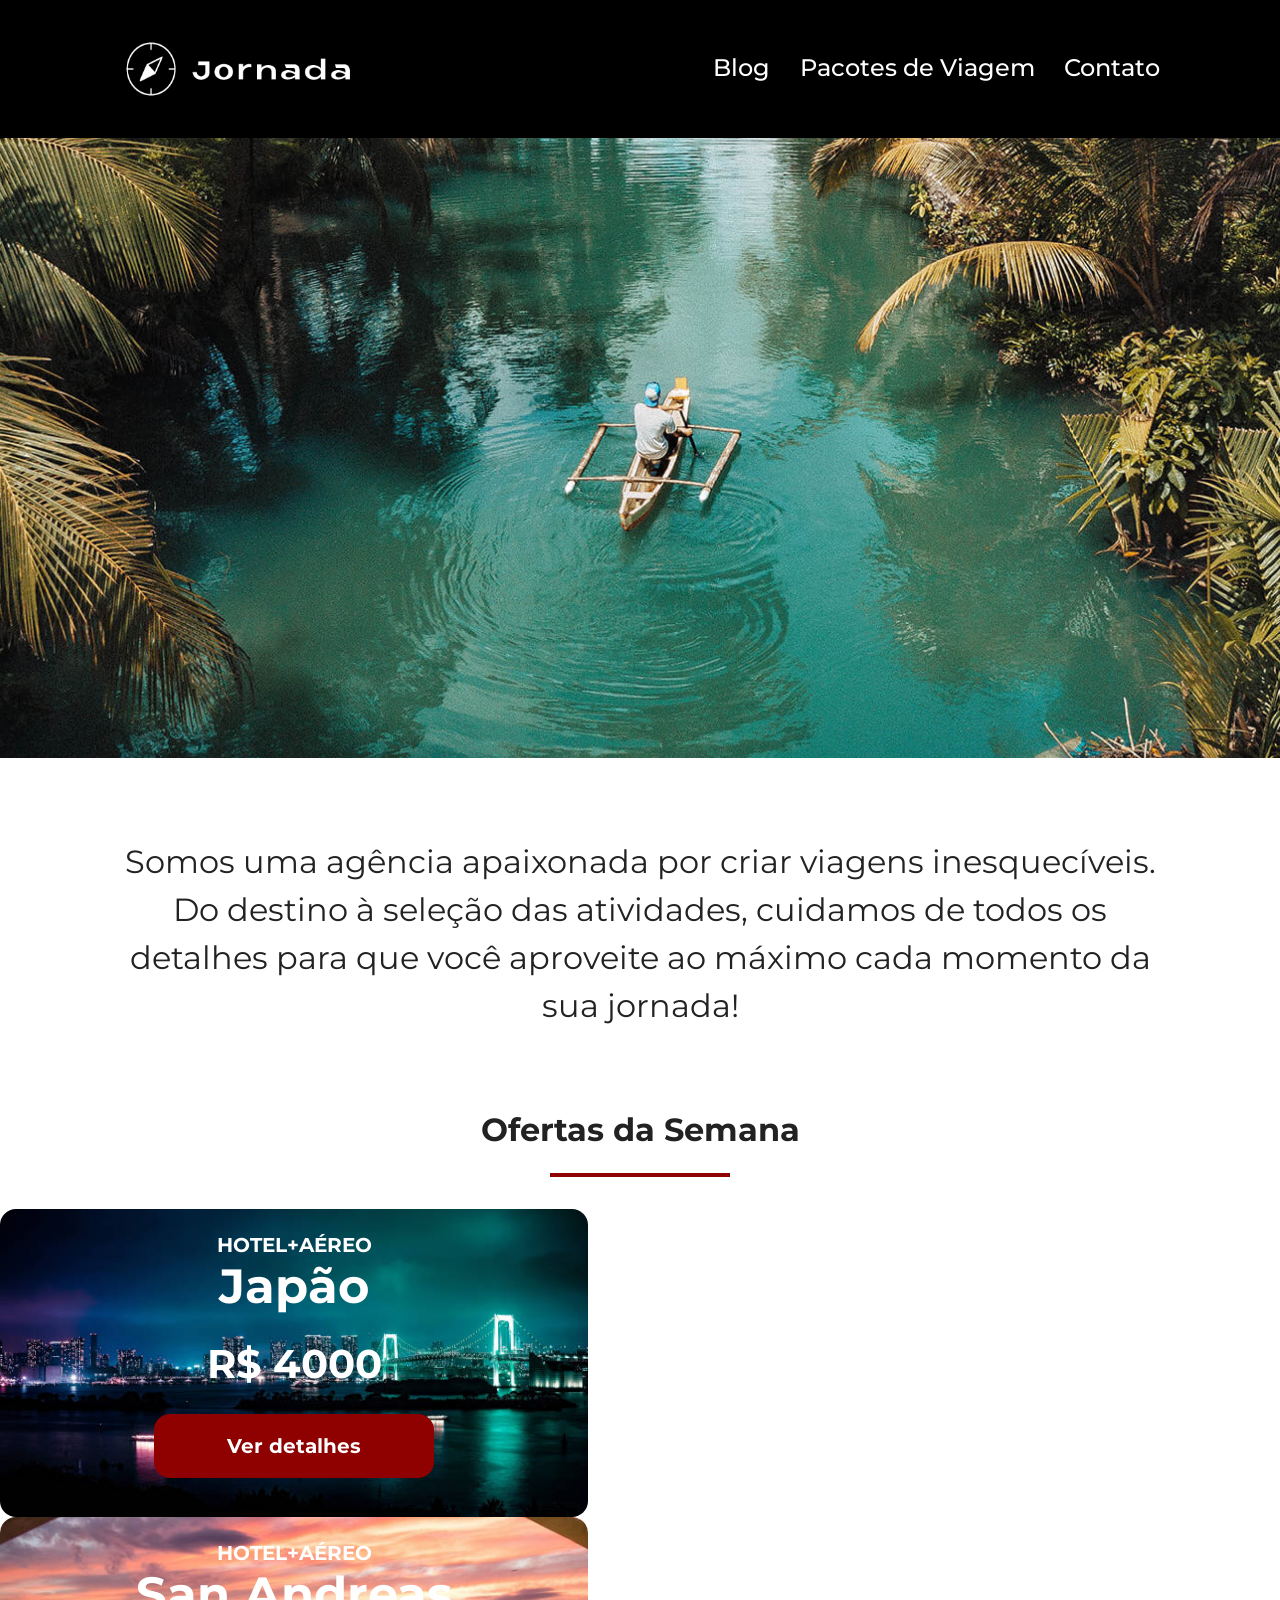
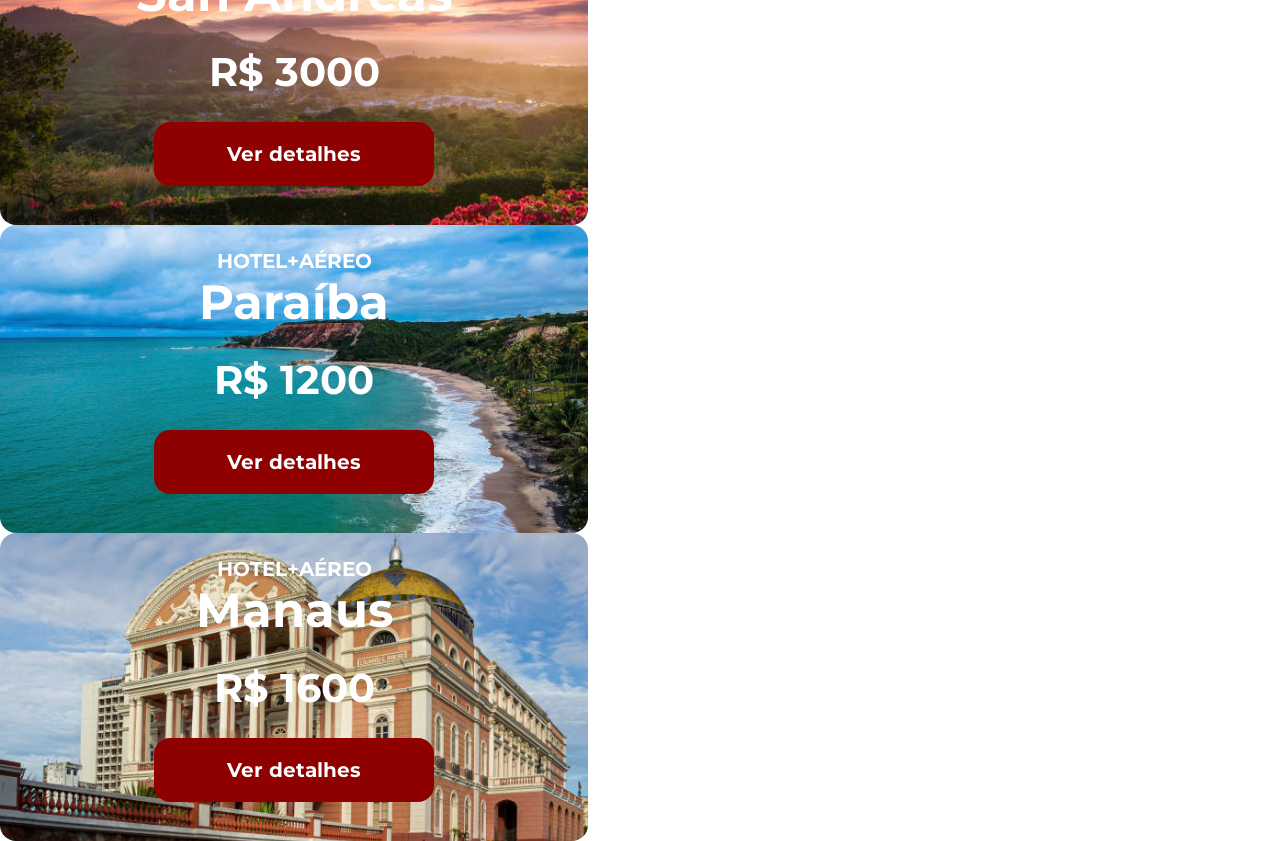
==== index.html @ f4262077 "Adiciona o background aos cards" ====
<!doctype html>
<html lang="pt-BR">
  <head>
    <meta charset="UTF-8" />
    <meta name="viewport" content="width=device-width, initial-scale=1.0" />
    <title>Jornada Viagens</title>
    <link rel="stylesheet" href="css/style.css" />
  </head>
  <body>
    <header>
      <a href="index.html" title="voltar à página inicial" class="logo">
        <img
          class="logo-mobile"
          src="img/bussola-jornada-branca.png"
          alt="Logo da Jornada Viagens"
        />
        <img
          class="logo-desktop"
          src="img/bussola-texto-jornada-branca.png"
          alt="Logo da Jornada Viagens"
        />
      </a>
      <div class="menu-navigation">
        <label for="menu-toggle" class="menu-label"
          ><img src="img/menu.png" alt="Menu" class="menu-hamburguer" />
        </label>
        <input type="checkbox" id="menu-toggle" class="menu-toggle" hidden />
        <nav class="menu">
          <ul class="menu-list">
            <li>
              <a href="blog.html" target="_blank" title="Acessar o blog"
                >Blog</a
              >
            </li>
            <li>
              <a
                href="pacotes.html"
                target="_blank"
                title="Acessar pacotes de viagem"
                >Pacotes de Viagem</a
              >
            </li>
            <li>
              <a href="contato.html" target="_blank" title="Entrar em contato"
                >Contato</a
              >
            </li>
          </ul>
        </nav>
      </div>
    </header>
    <section class="hero">
      <div class="hero-image"></div>
      <h2 class="hero-title">
        Somos uma agência apaixonada por criar viagens inesquecíveis. Do destino
        à seleção das atividades, cuidamos de todos os detalhes para que você
        aproveite ao máximo cada momento da sua jornada!
      </h2>
    </section>
    <section class="offers">
      <div class="section-title">
        <h2>Ofertas da Semana</h2>
        <hr class="divider" />
      </div>
      <div class="offers-cards">
        <article class="card japao">
          <header>
            <p>HOTEL+AÉREO</p>
            <h3>
              Japão <br />
              <span>R$ 4000</span>
            </h3>
          </header>
          <footer>
            <a href="#" class="button">Ver detalhes</a>
          </footer>
        </article>
        <article class="card san-andreas">
          <header>
            <p>HOTEL+AÉREO</p>
            <h3>
              San Andreas <br />
              <span>R$ 3000</span>
            </h3>
          </header>
          <footer>
            <a href="#" class="button">Ver detalhes</a>
          </footer>
        </article>
        <article class="card paraiba">
          <header>
            <p>HOTEL+AÉREO</p>
            <h3>
              Paraíba <br />
              <span>R$ 1200</span>
            </h3>
          </header>
          <footer>
            <a href="#" class="button">Ver detalhes</a>
          </footer>
        </article>
        <article class="card manaus">
          <header>
            <p>HOTEL+AÉREO</p>
            <h3>
              Manaus <br />
              <span>R$ 1600</span>
            </h3>
          </header>
          <footer>
            <a href="#" class="button">Ver detalhes</a>
          </footer>
        </article>
      </div>
    </section>
  </body>
</html>
---- css/style.css ----
@import url(global.css);
@import url(header.css);
@import url(hero.css);
@import url(offers.css);
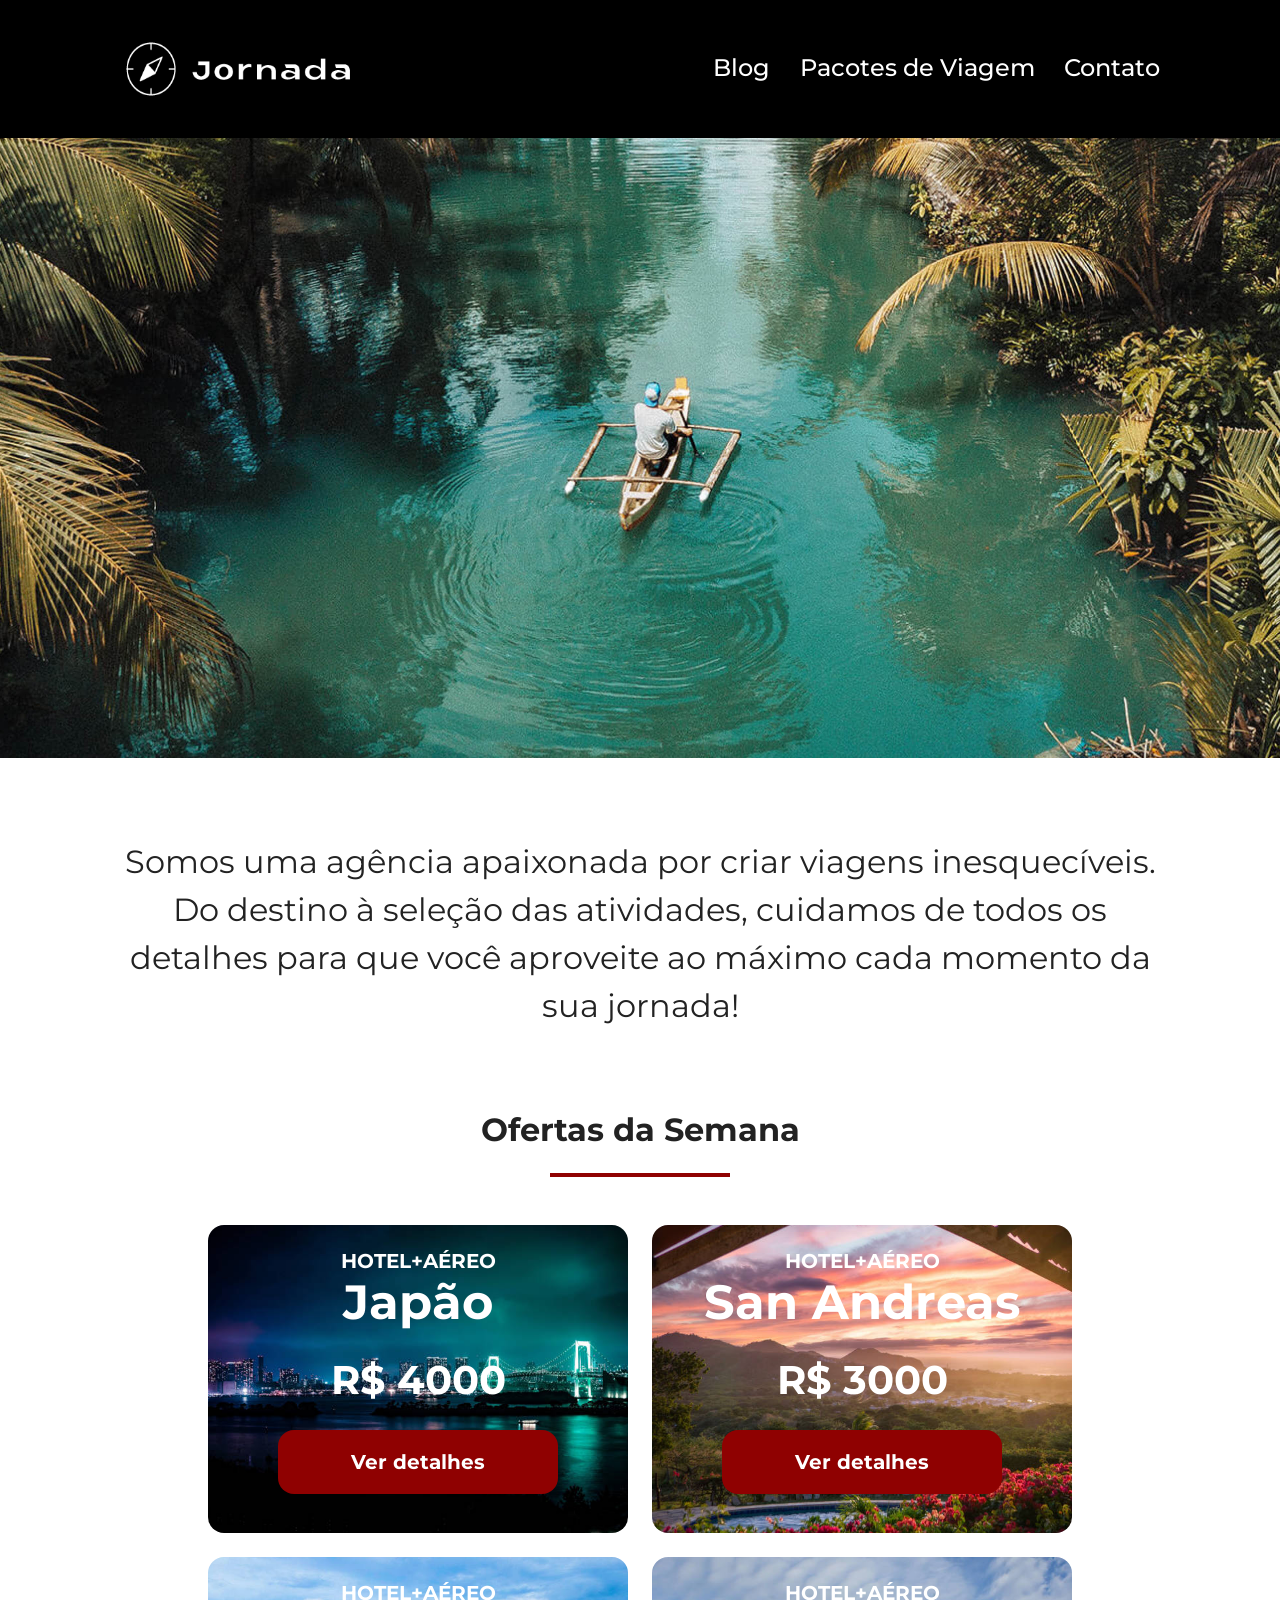
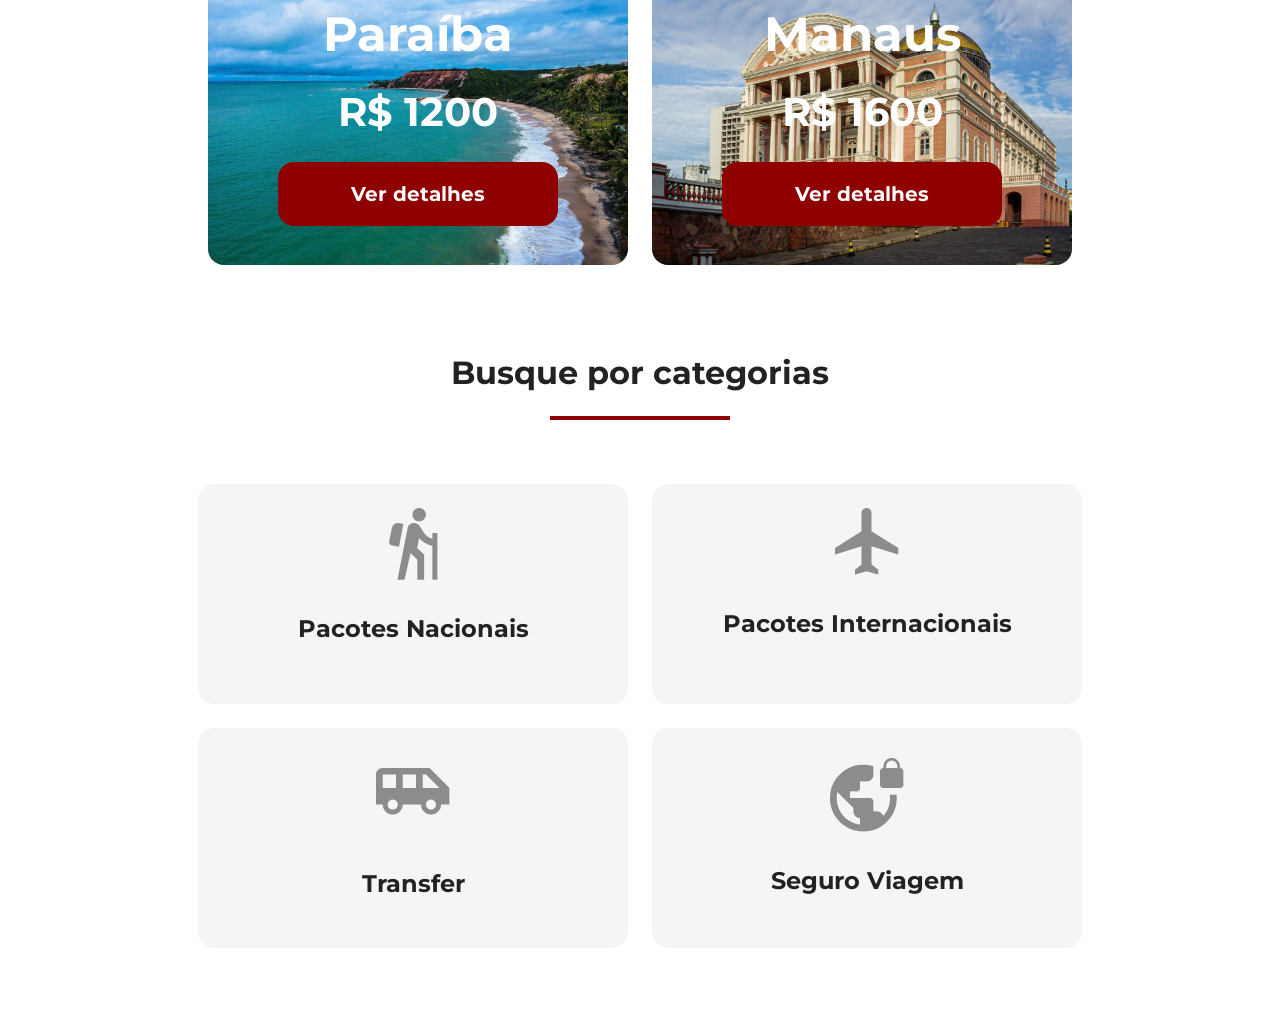
==== commit 69d7b380: "Adiciona icones busca por categoria" ====
--- a/index.html
+++ b/index.html
@@ -113,5 +113,29 @@
         </article>
       </div>
     </section>
+    <section class="categories">
+      <div class="section-title">
+        <h2>Busque por categorias</h2>
+        <hr class="divider" />
+      </div>
+      <div class="categories-cards">
+        <a href="#" target="_blank" class="card pacotes-nacionais">
+          <img src="img/icon-pacotes-nacionais.png" alt="icone de pacotes nacionais" />
+          <h3>Pacotes Nacionais</h3>
+        </a>
+        <a href="#" target="_blank" class="card pacotes-internacionais">
+          <img src="img/icon-pacotes-internacionais.png" alt="icone de pacotes internacionais" />
+          <h3>Pacotes Internacionais</h3>
+        </a>
+        <a href="#" target="_blank" class="card transfer single-line">
+          <img src="img/icon-transfer.png" alt="icone de transfer" />
+          <h3>Transfer</h3>
+        </a>
+        <a href="#" target="_blank" class="card seguro-viagem single-line">
+          <img src="img/icon-seguro-viagem.png" alt="icone de seguro de viagem" />
+          <h3>Seguro Viagem</h3>
+        </a>
+      </div>
+    </section>
   </body>
 </html>
--- a/css/style.css
+++ b/css/style.css
@@ -1,4 +1,5 @@
 @import url(global.css);
 @import url(header.css);
 @import url(hero.css);
-@import url(offers.css);+@import url(offers.css);
+@import url(categories.css);
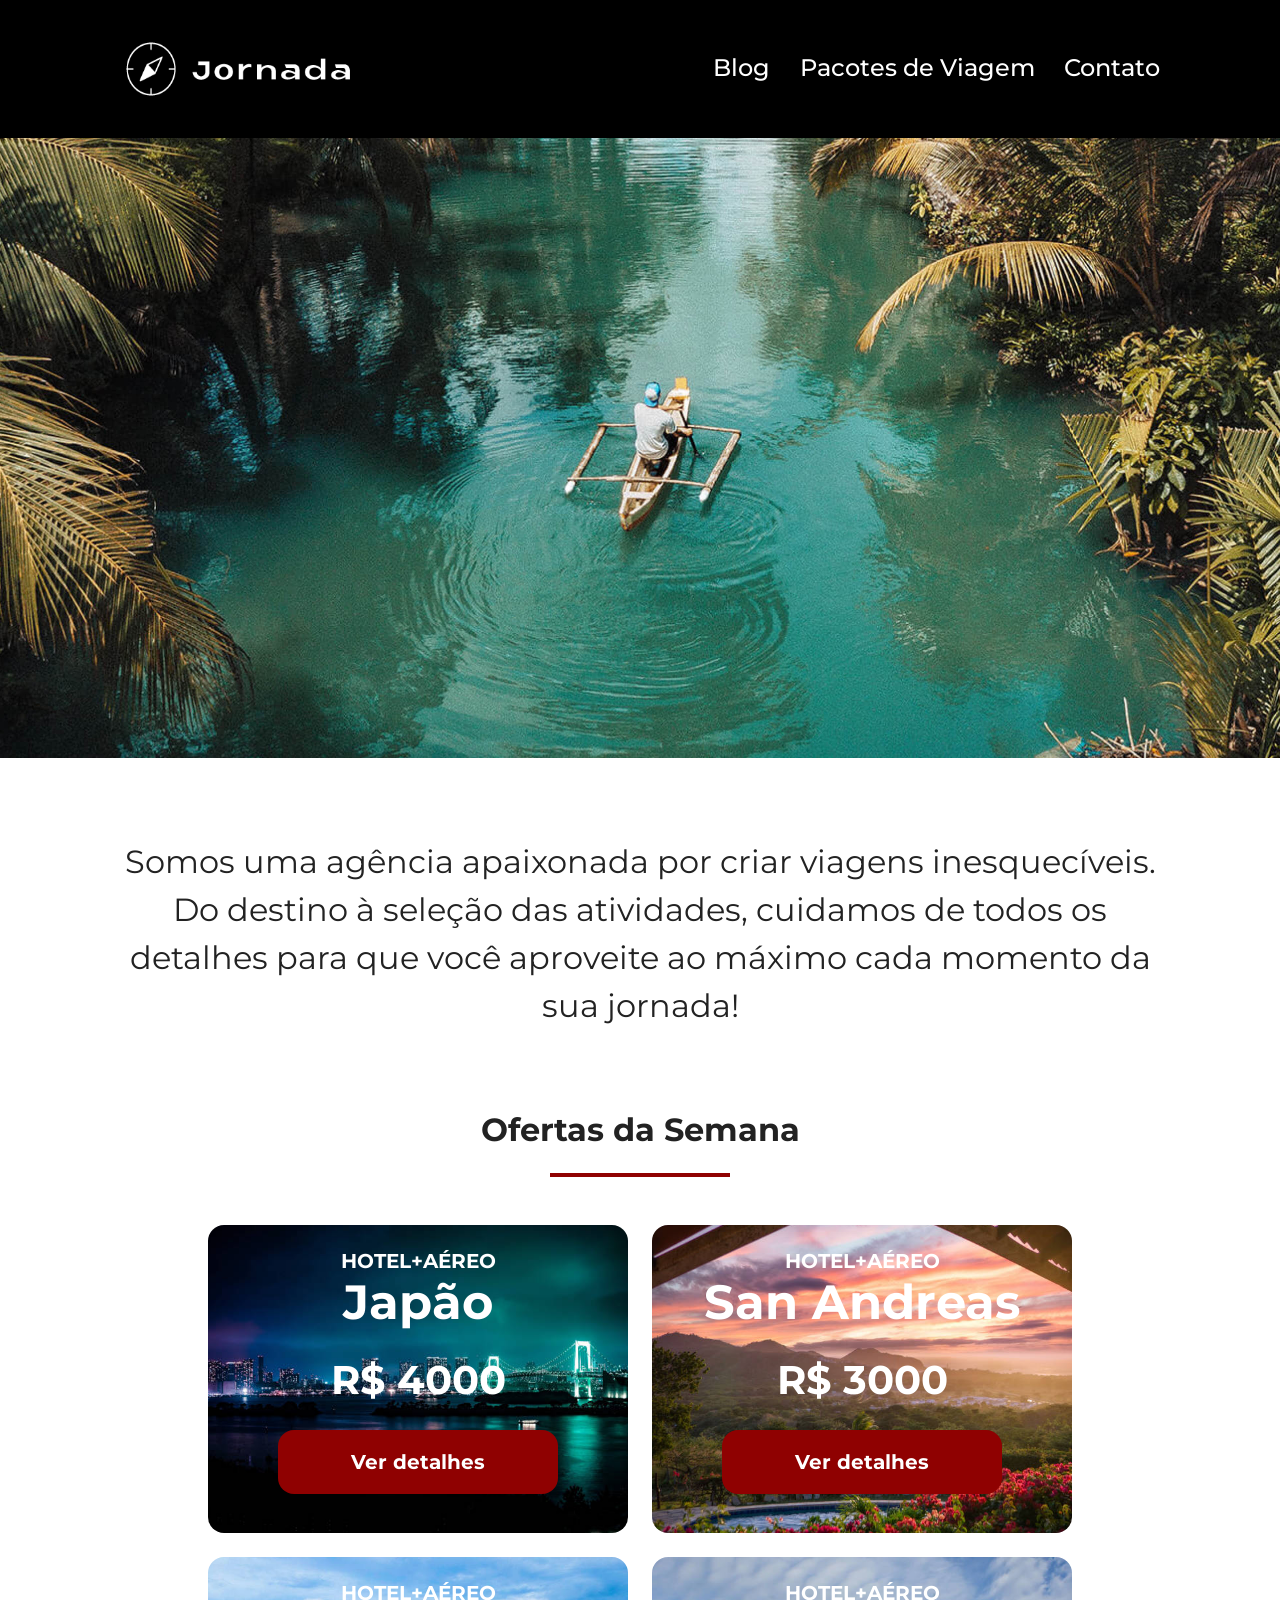
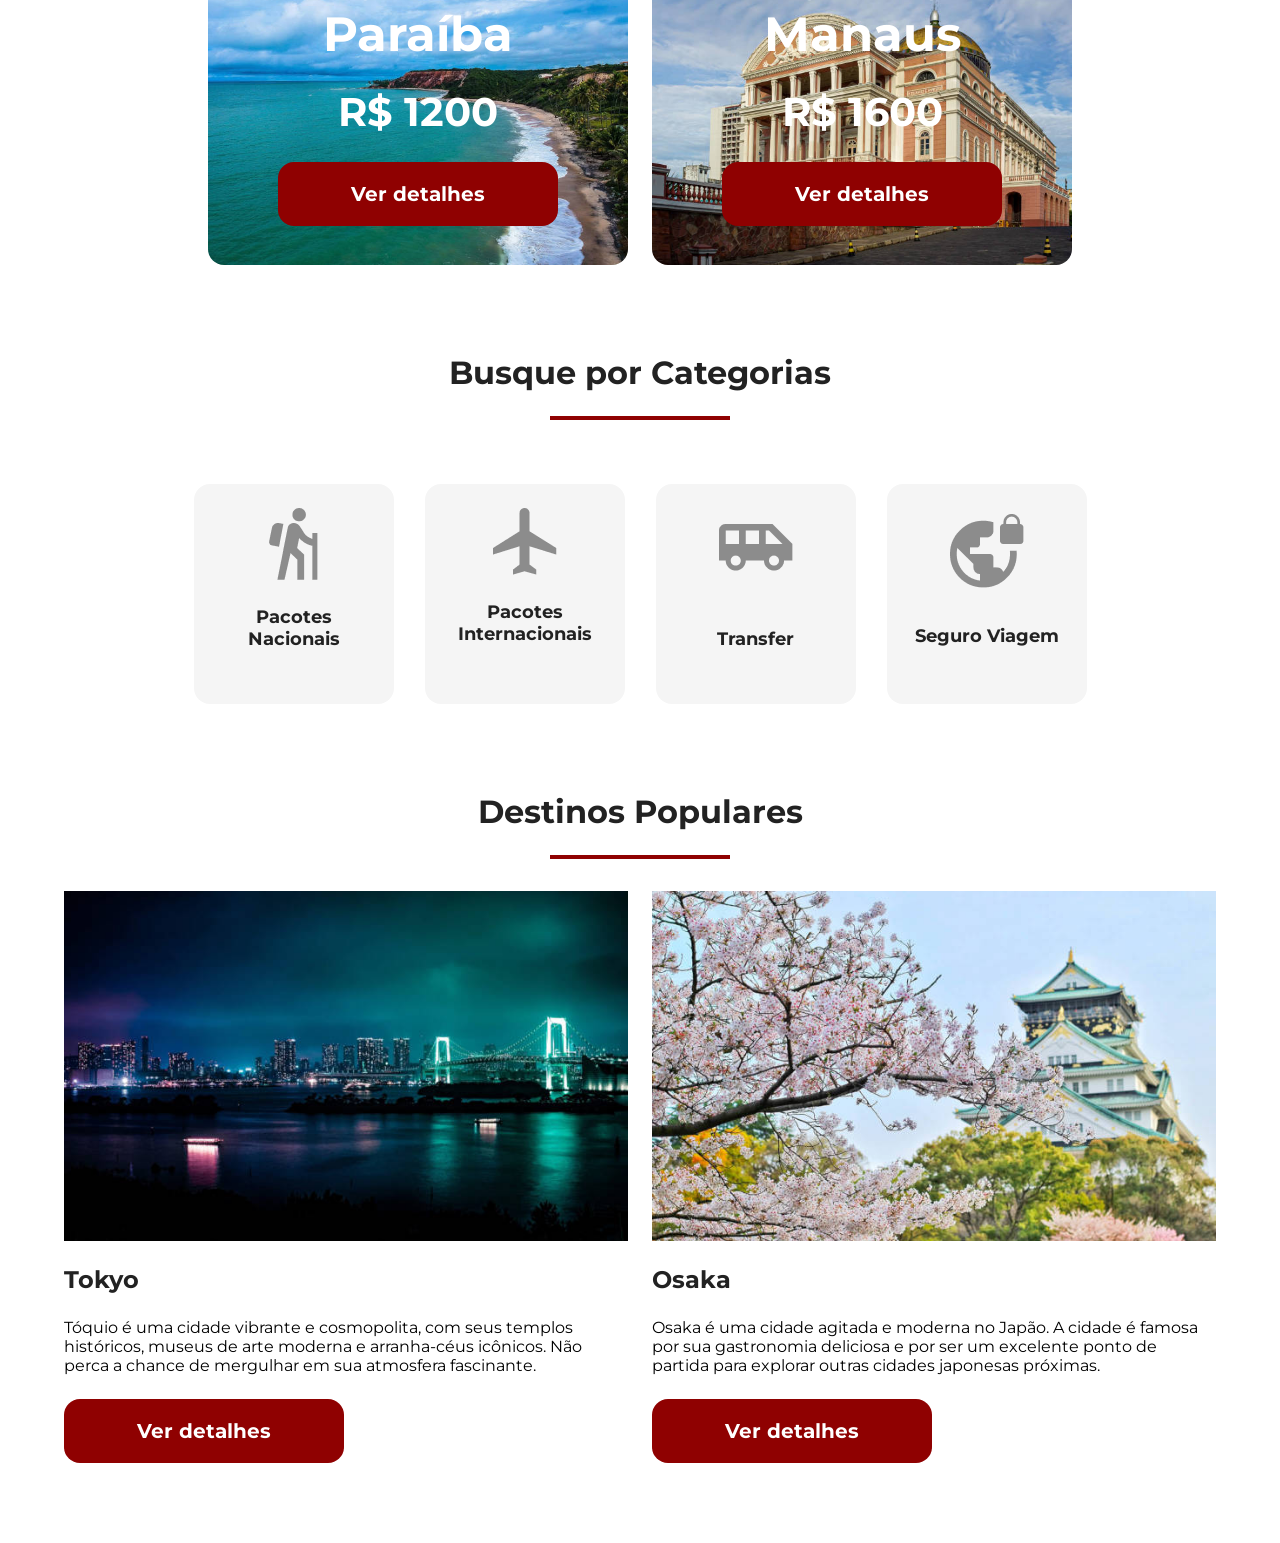
==== commit 6f322f7b: "Finaliza sessao de destinos populares" ====
--- a/index.html
+++ b/index.html
@@ -7,7 +7,7 @@
     <link rel="stylesheet" href="css/style.css" />
   </head>
   <body>
-    <header>
+    <header class="main-header">
       <a href="index.html" title="voltar à página inicial" class="logo">
         <img
           class="logo-mobile"
@@ -115,16 +115,22 @@
     </section>
     <section class="categories">
       <div class="section-title">
-        <h2>Busque por categorias</h2>
+        <h2>Busque por Categorias</h2>
         <hr class="divider" />
       </div>
       <div class="categories-cards">
         <a href="#" target="_blank" class="card pacotes-nacionais">
-          <img src="img/icon-pacotes-nacionais.png" alt="icone de pacotes nacionais" />
+          <img
+            src="img/icon-pacotes-nacionais.png"
+            alt="icone de pacotes nacionais"
+          />
           <h3>Pacotes Nacionais</h3>
         </a>
         <a href="#" target="_blank" class="card pacotes-internacionais">
-          <img src="img/icon-pacotes-internacionais.png" alt="icone de pacotes internacionais" />
+          <img
+            src="img/icon-pacotes-internacionais.png"
+            alt="icone de pacotes internacionais"
+          />
           <h3>Pacotes Internacionais</h3>
         </a>
         <a href="#" target="_blank" class="card transfer single-line">
@@ -132,10 +138,61 @@
           <h3>Transfer</h3>
         </a>
         <a href="#" target="_blank" class="card seguro-viagem single-line">
-          <img src="img/icon-seguro-viagem.png" alt="icone de seguro de viagem" />
+          <img
+            src="img/icon-seguro-viagem.png"
+            alt="icone de seguro de viagem"
+          />
           <h3>Seguro Viagem</h3>
         </a>
       </div>
     </section>
+    <section class="destinations">
+      <div class="section-title">
+        <h2>Destinos Populares</h2>
+        <hr class="divider" />
+      </div>
+      <div class="destinations-items">
+        <article class="item tokyo">
+          <div class="item-image tokyo"></div>
+          <header>
+            <h4>Tokyo</h4>
+          </header>
+          <p>
+            Tóquio é uma cidade vibrante e cosmopolita, com seus templos
+            históricos, museus de arte moderna e arranha-céus icônicos. Não
+            perca a chance de mergulhar em sua atmosfera fascinante.
+          </p>
+          <footer>
+            <a
+              href="#"
+              class="button"
+              target="_blank"
+              title="Veja mais detalhes do destino Tokyo"
+              >Ver detalhes</a
+            >
+          </footer>
+        </article>
+        <article class="item osaka">
+          <div class="item-image osaka"></div>
+          <header>
+            <h4>Osaka</h4>
+          </header>
+          <p>
+            Osaka é uma cidade agitada e moderna no Japão. A cidade é famosa por
+            sua gastronomia deliciosa e por ser um excelente ponto de partida
+            para explorar outras cidades japonesas próximas.
+          </p>
+          <footer>
+            <a
+              href="#"
+              class="button"
+              target="_blank"
+              title="Veja mais detalhes do destino Osaka"
+              >Ver detalhes</a
+            >
+          </footer>
+        </article>
+      </div>
+    </section>
   </body>
 </html>
--- a/css/style.css
+++ b/css/style.css
@@ -2,4 +2,5 @@
 @import url(header.css);
 @import url(hero.css);
 @import url(offers.css);
-@import url(categories.css);+@import url(categories.css);
+@import url(destinations.css);
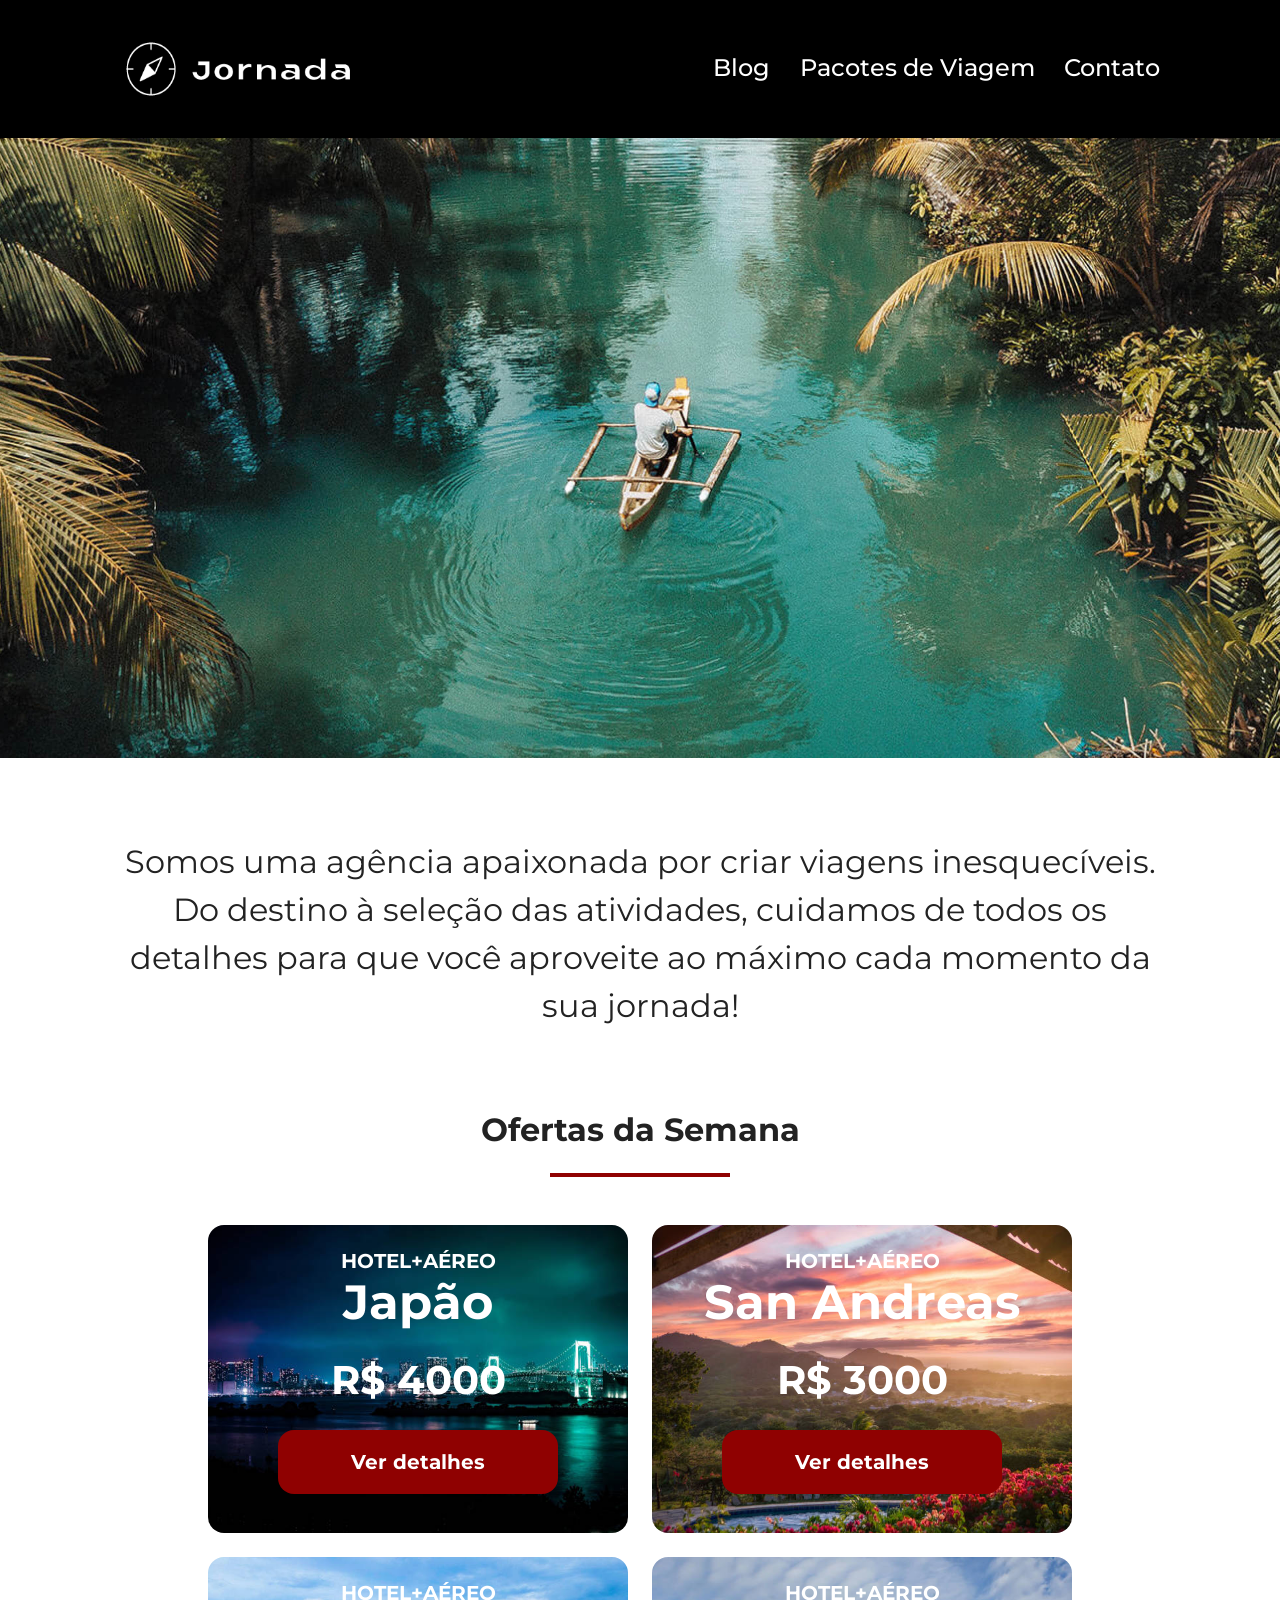
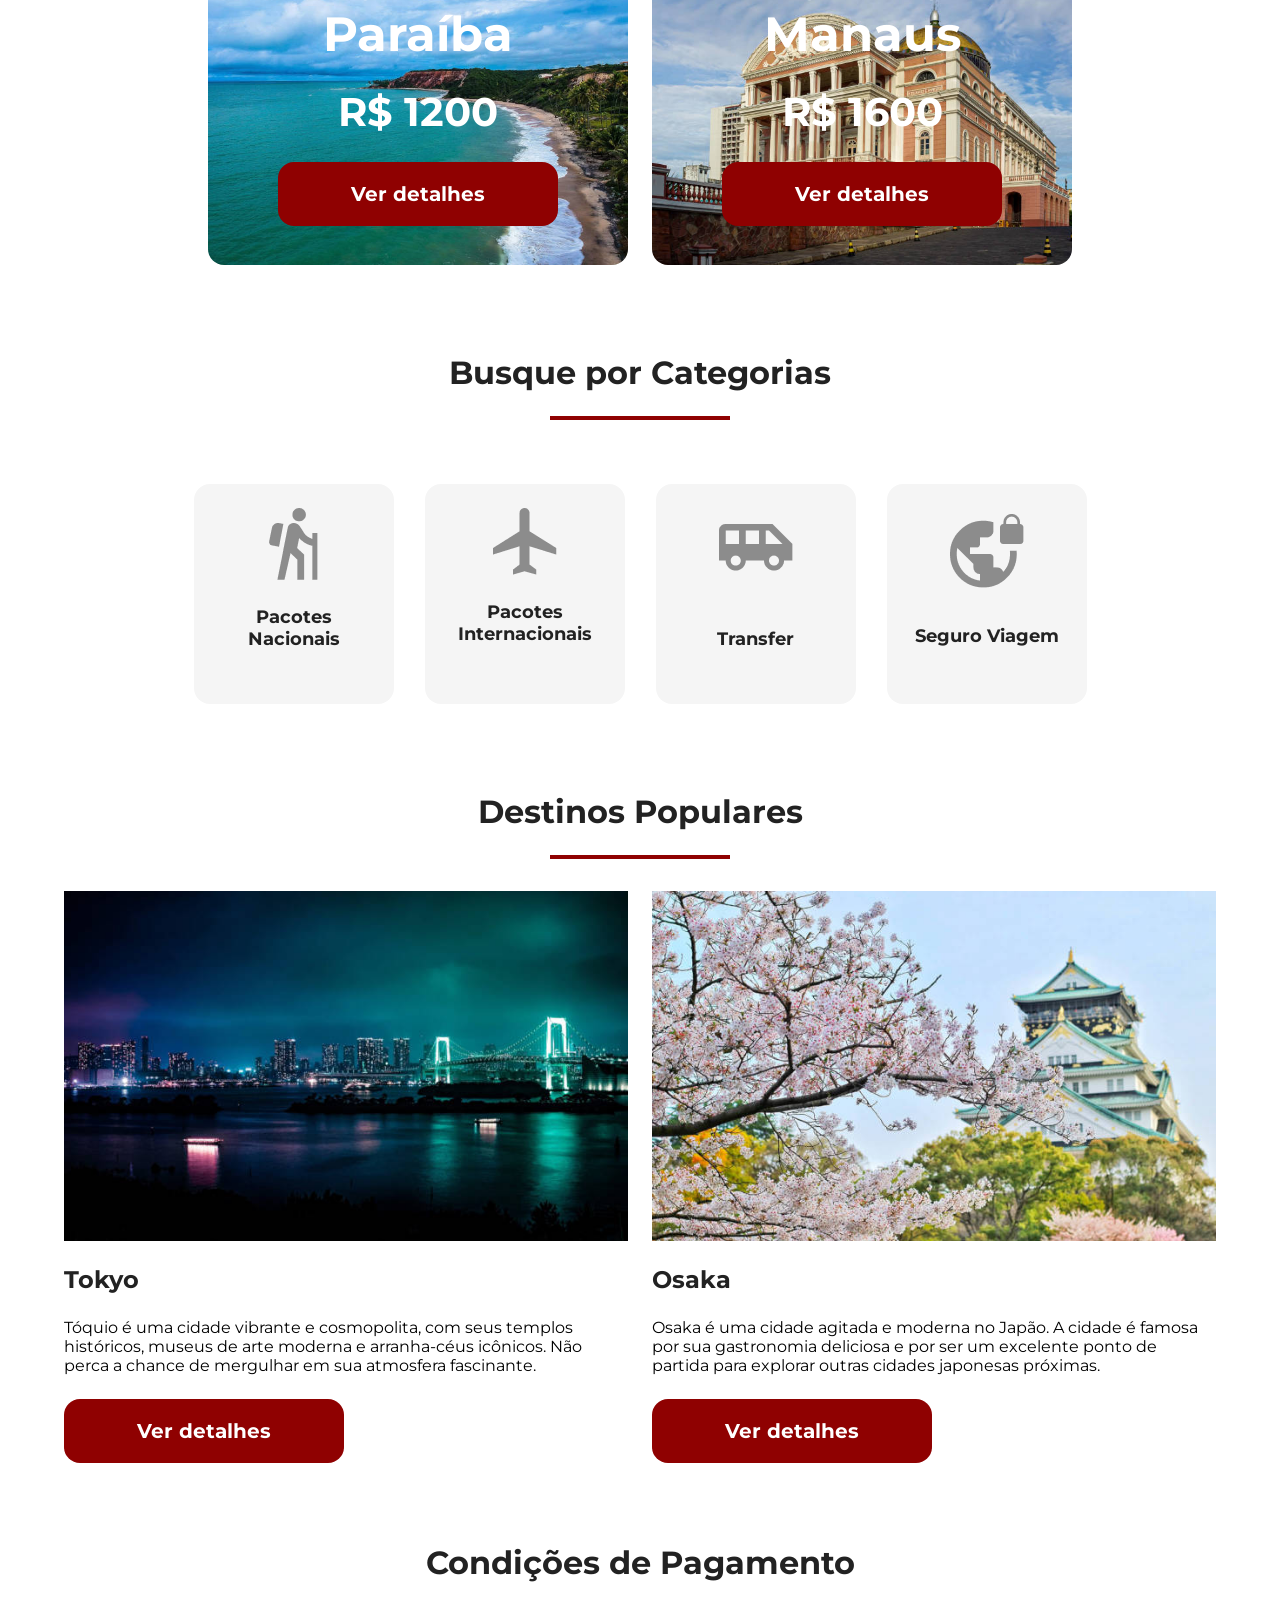
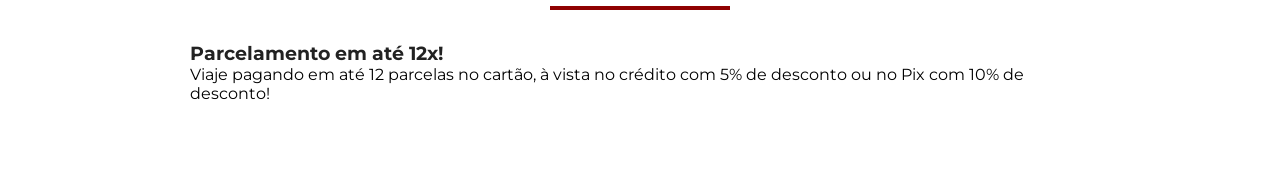
==== commit 1c35d39d: "Adiciona estrutura da sessao de pagamentos" ====
--- a/index.html
+++ b/index.html
@@ -194,5 +194,20 @@
         </article>
       </div>
     </section>
+    <section class="payments">
+      <div class="section-title">
+        <h2>Condições de Pagamento</h2>
+        <hr class="divider" />
+      </div>
+      <div class="text-content">
+        <h3>Parcelamento em até 12x!</h3>
+        <p>Viaje pagando em até 12 parcelas no cartão, à vista no crédito com 5% de desconto ou no Pix com 10% de desconto! </p>
+      </div>
+      <div class="image-content">
+        <div class="image bag"></div>
+        <div class="image passport"></div>
+        <div class="image people"></div>
+      </div>
+    </section>
   </body>
 </html>
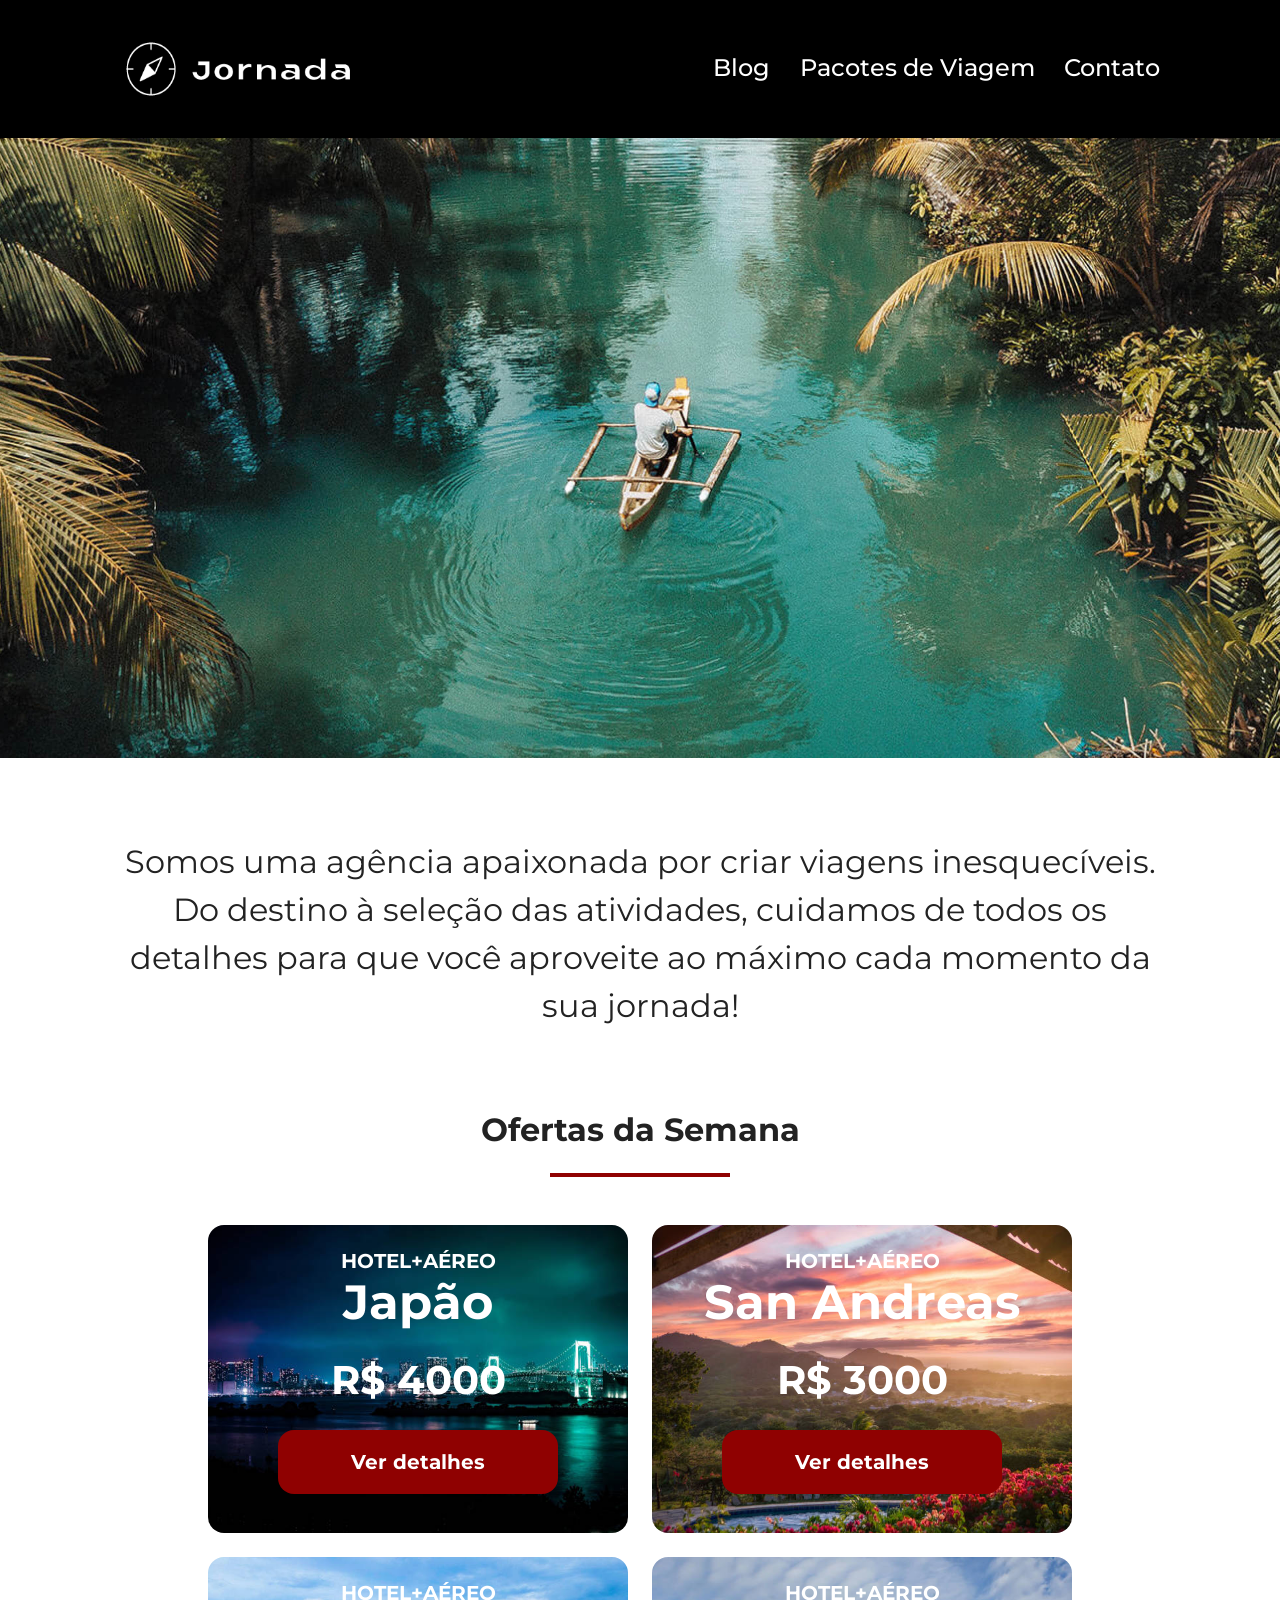
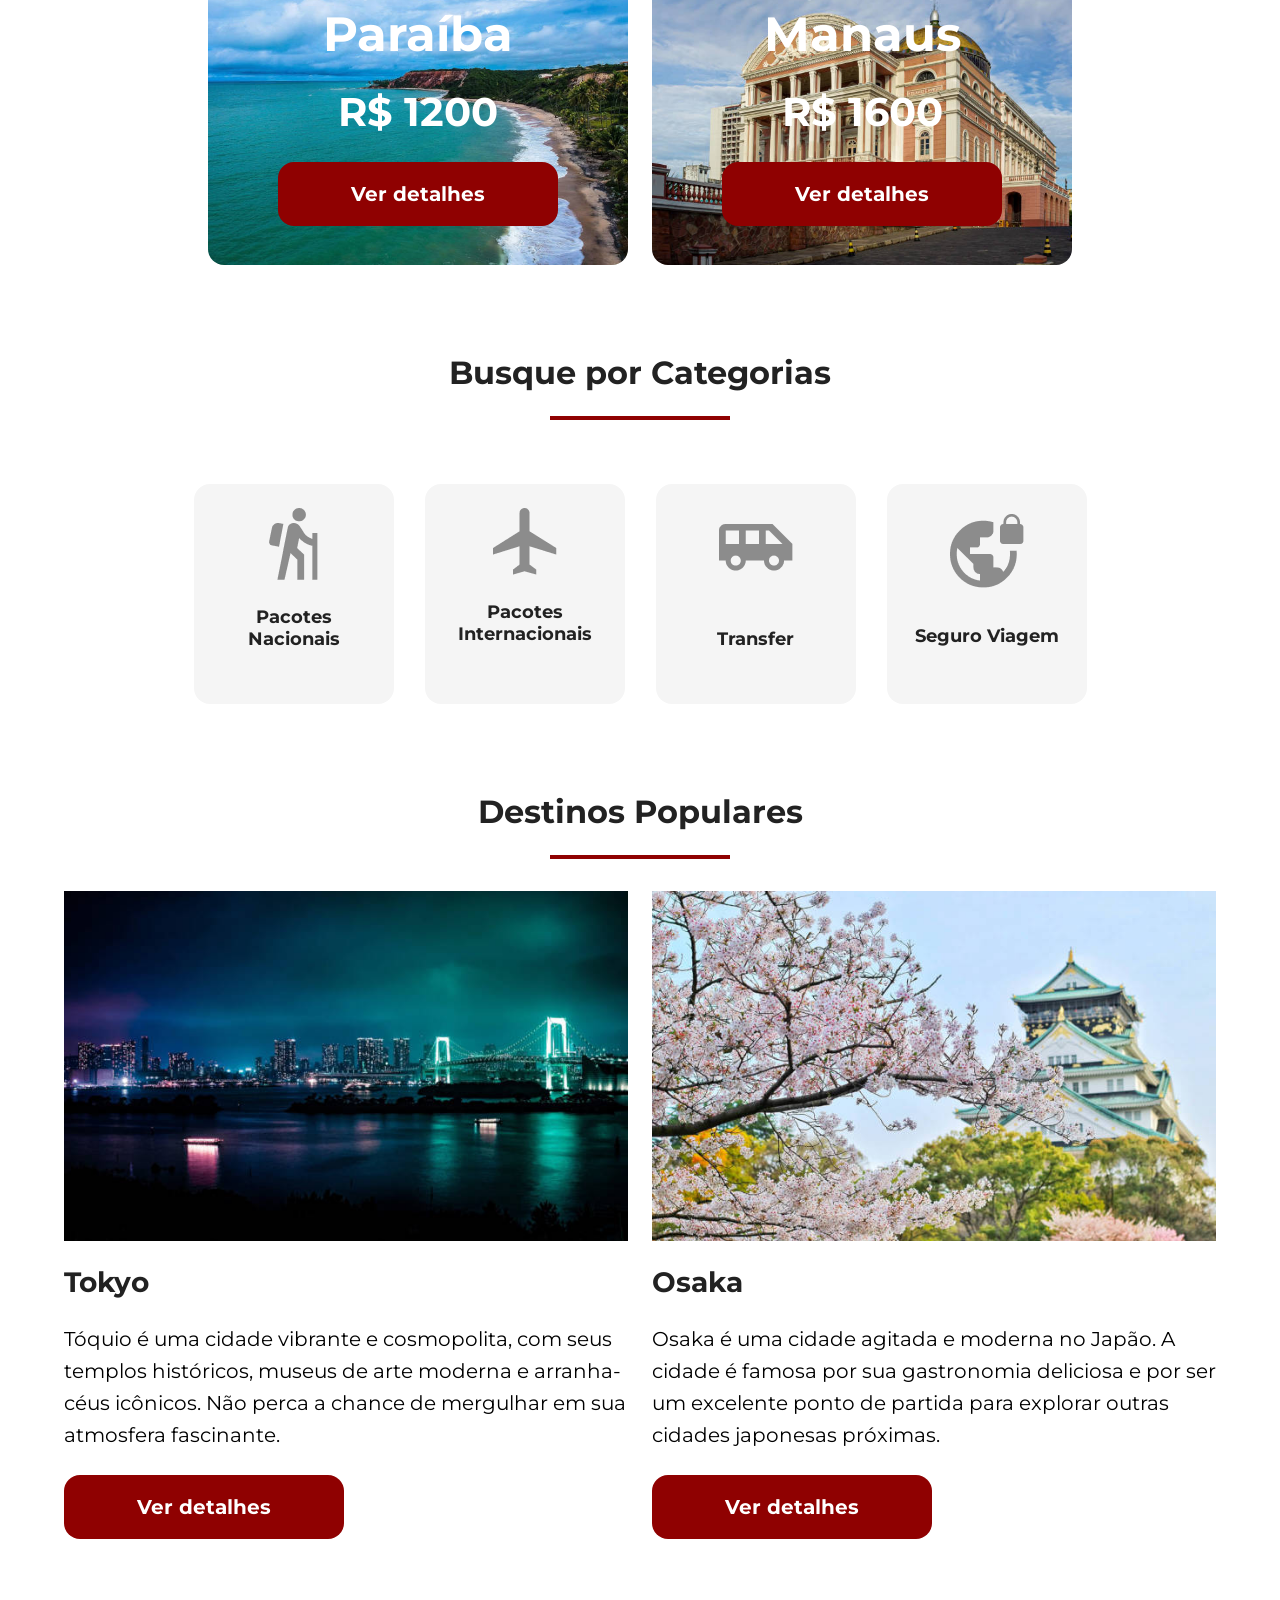
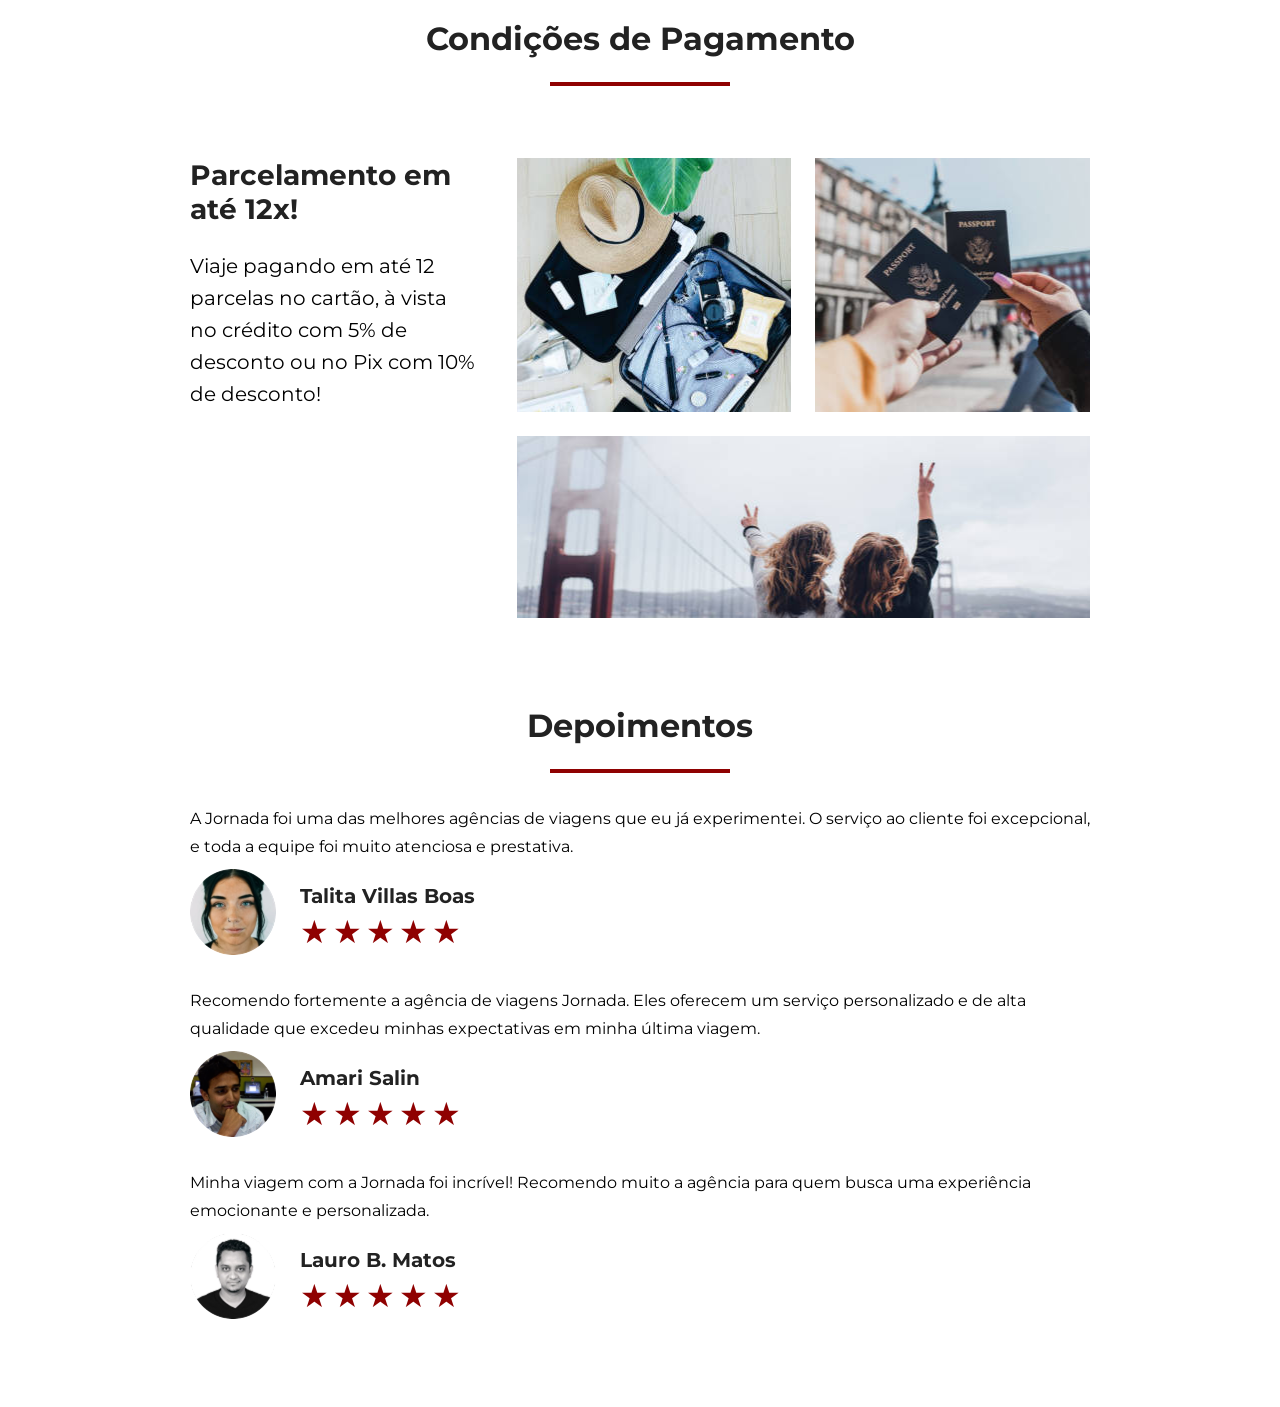
==== commit d4a31b3c: "Finaliza estilos do mobile" ====
--- a/index.html
+++ b/index.html
@@ -155,9 +155,9 @@
         <article class="item tokyo">
           <div class="item-image tokyo"></div>
           <header>
-            <h4>Tokyo</h4>
-          </header>
-          <p>
+            <h4 class="content-title">Tokyo</h4>
+          </header>
+          <p class="content-text">
             Tóquio é uma cidade vibrante e cosmopolita, com seus templos
             históricos, museus de arte moderna e arranha-céus icônicos. Não
             perca a chance de mergulhar em sua atmosfera fascinante.
@@ -175,9 +175,9 @@
         <article class="item osaka">
           <div class="item-image osaka"></div>
           <header>
-            <h4>Osaka</h4>
-          </header>
-          <p>
+            <h4 class="content-title">Osaka</h4>
+          </header>
+          <p class="content-text">
             Osaka é uma cidade agitada e moderna no Japão. A cidade é famosa por
             sua gastronomia deliciosa e por ser um excelente ponto de partida
             para explorar outras cidades japonesas próximas.
@@ -200,13 +200,73 @@
         <hr class="divider" />
       </div>
       <div class="text-content">
-        <h3>Parcelamento em até 12x!</h3>
-        <p>Viaje pagando em até 12 parcelas no cartão, à vista no crédito com 5% de desconto ou no Pix com 10% de desconto! </p>
+        <h3 class="content-title">Parcelamento em até 12x!</h3>
+        <p class="content-text">Viaje pagando em até 12 parcelas no cartão, à vista no crédito com 5% de desconto ou no Pix com 10% de desconto! </p>
       </div>
       <div class="image-content">
-        <div class="image bag"></div>
-        <div class="image passport"></div>
-        <div class="image people"></div>
+        <div class="image-pay bag"></div>
+        <div class="image-pay passport"></div>
+        <div class="image-pay people"></div>
+      </div>
+    </section>
+    <section class="testimonials">
+       <div class="section-title">
+        <h2>Depoimentos</h2>
+        <hr class="divider" />
+      </div>
+      <div class="testimonials-container">
+        <article>
+          <header>
+            <p>A Jornada foi uma das melhores agências de viagens que eu já experimentei. O serviço ao cliente foi excepcional, e toda a equipe foi muito atenciosa e prestativa.</p>
+          </header>
+          <footer>
+            <img src="img/avatar-talita.png" alt="imagem de perfil da cliente Talita Villas Boas">
+            <div class="profile-content">
+              <h4>Talita Villas Boas</h4>
+              <div class="rating">
+                <span class="star">★</span>
+                <span class="star">★</span>
+                <span class="star">★</span>
+                <span class="star">★</span>
+                <span class="star">★</span>
+              </div>
+            </div>
+          </footer>
+        </article>
+        <article>
+          <header>
+            <p>Recomendo fortemente a agência de viagens Jornada. Eles oferecem um serviço personalizado e de alta qualidade que excedeu minhas expectativas em minha última viagem.</p>
+          </header>
+          <footer>
+            <img src="img/avatar-amari.png" alt="imagem de perfil do cliente Amari Salin">
+            <div class="profile-content">
+              <h4>Amari Salin</h4>
+              <div class="rating">
+                <span class="star">★</span>
+                <span class="star">★</span>
+                <span class="star">★</span>
+                <span class="star">★</span>
+                <span class="star">★</span>
+              </div>
+          </footer>
+        </article>
+        <article>
+          <header>
+            <p>Minha viagem com a Jornada foi incrível! Recomendo muito a agência para quem busca uma experiência emocionante e personalizada.</p>
+          </header>
+          <footer>
+            <img src="img/avatar-lauro.png" alt="imagem de perfil do cliente Lauro B. Matos">
+            <div class="profile-content">
+              <h4>Lauro B. Matos</h4>
+              <div class="rating">
+                <span class="star">★</span>
+                <span class="star">★</span>
+                <span class="star">★</span>
+                <span class="star">★</span>
+                <span class="star">★</span>
+              </div>
+          </footer>
+        </article>
       </div>
     </section>
   </body>
--- a/css/style.css
+++ b/css/style.css
@@ -3,4 +3,6 @@
 @import url(hero.css);
 @import url(offers.css);
 @import url(categories.css);
-@import url(destinations.css);+@import url(destinations.css);
+@import url(payments.css);
+@import url(testimonials.css);
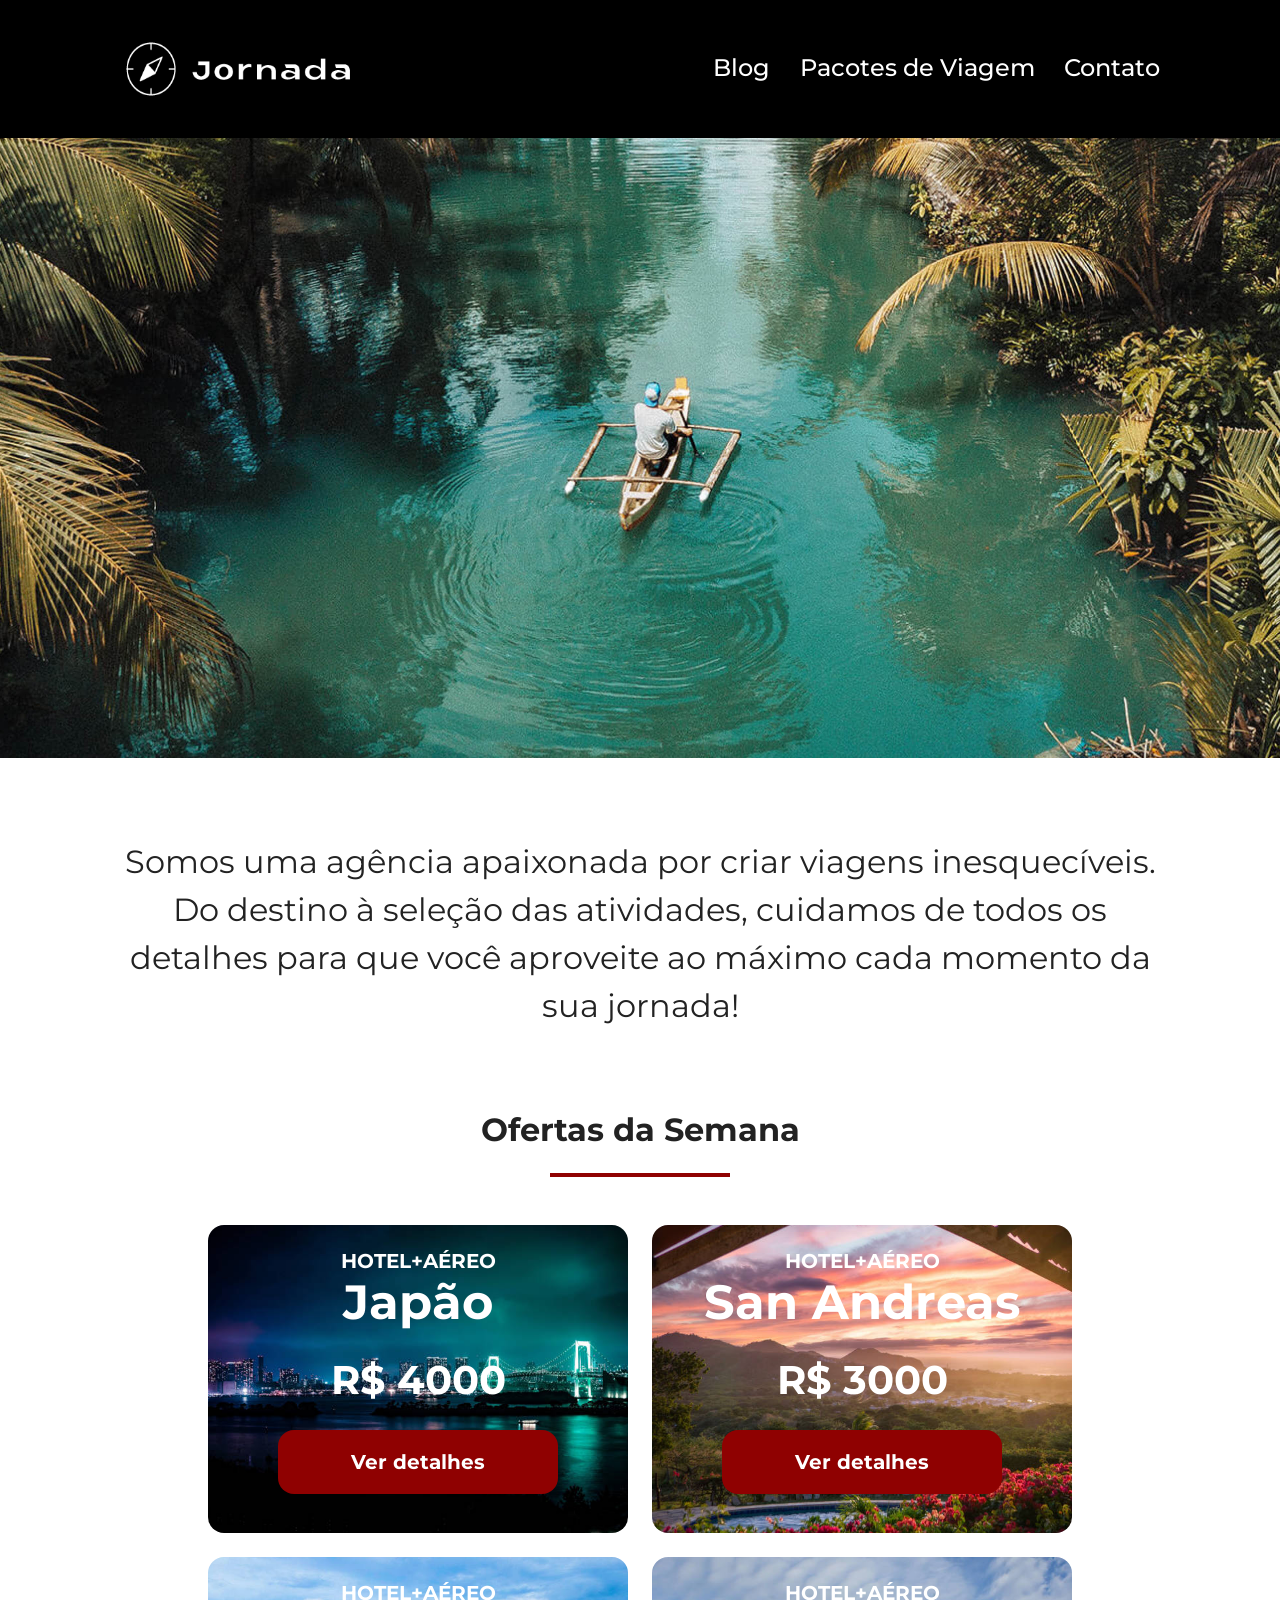
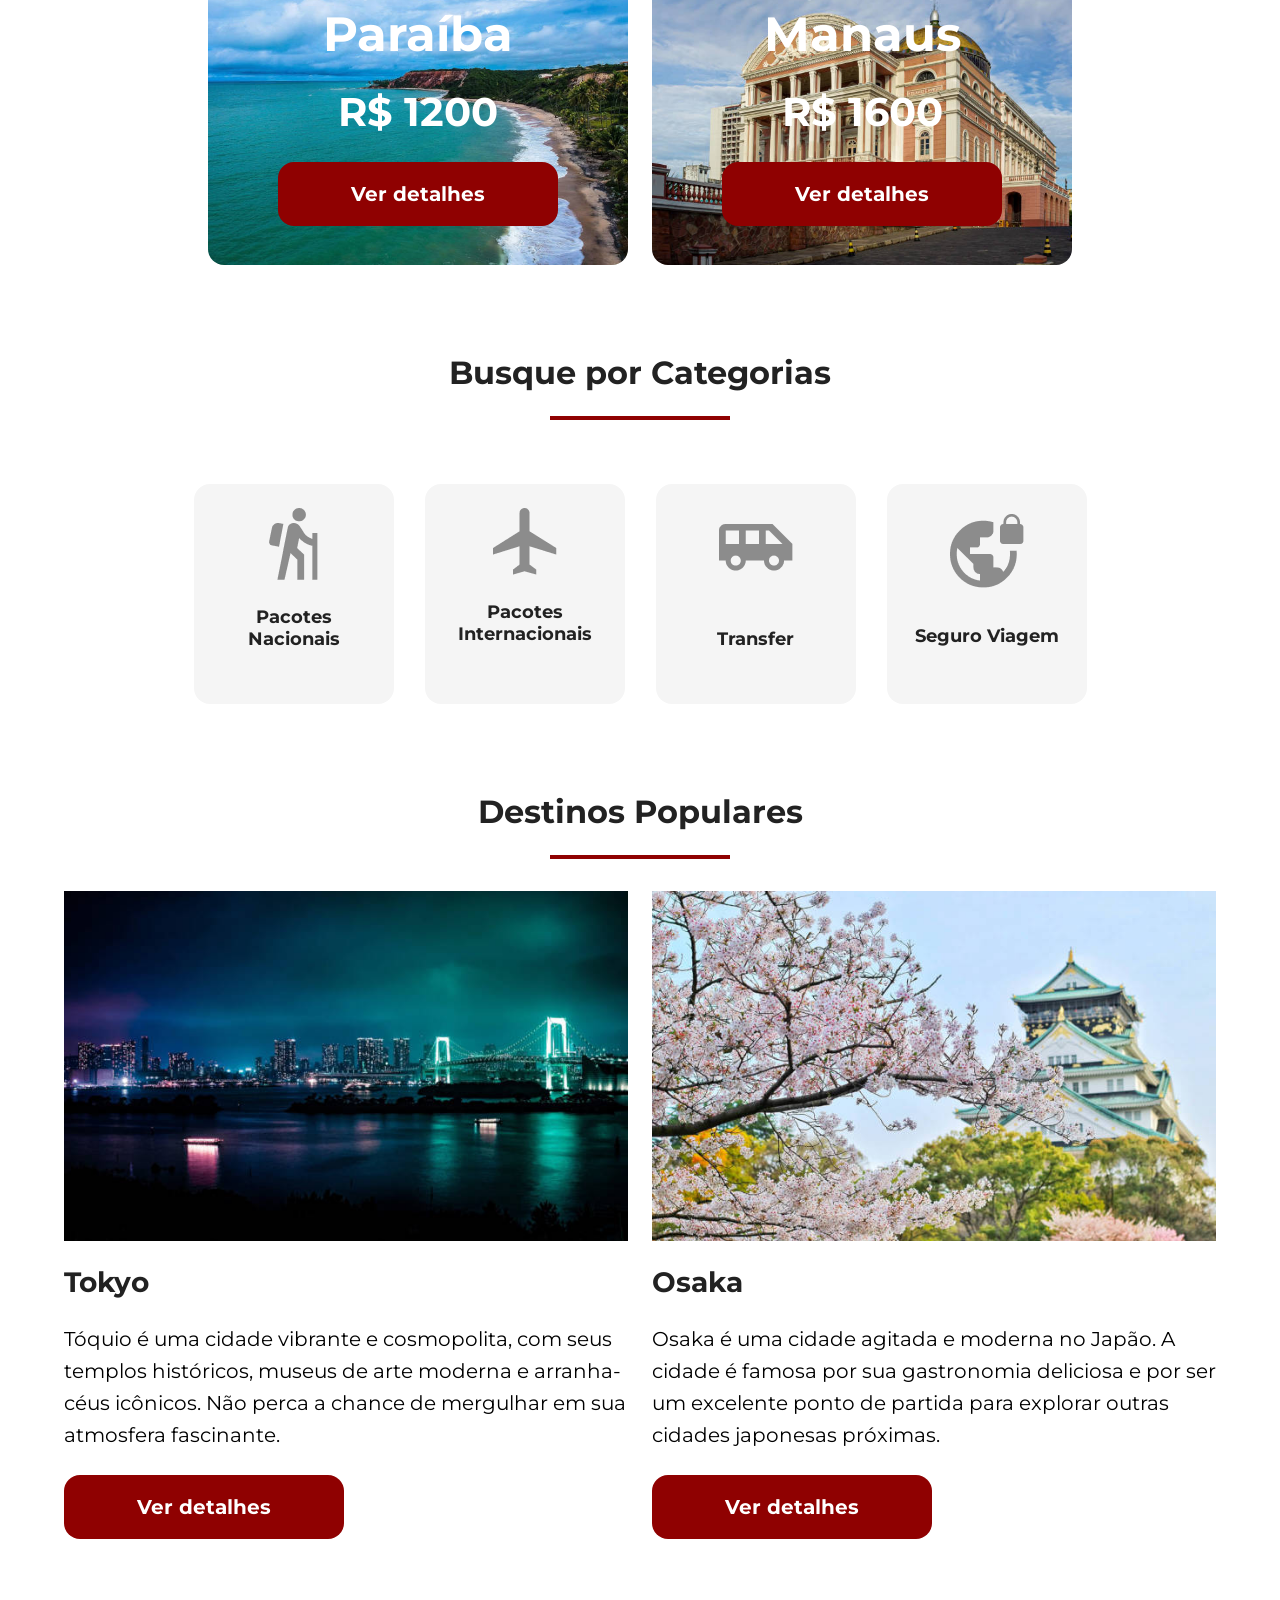
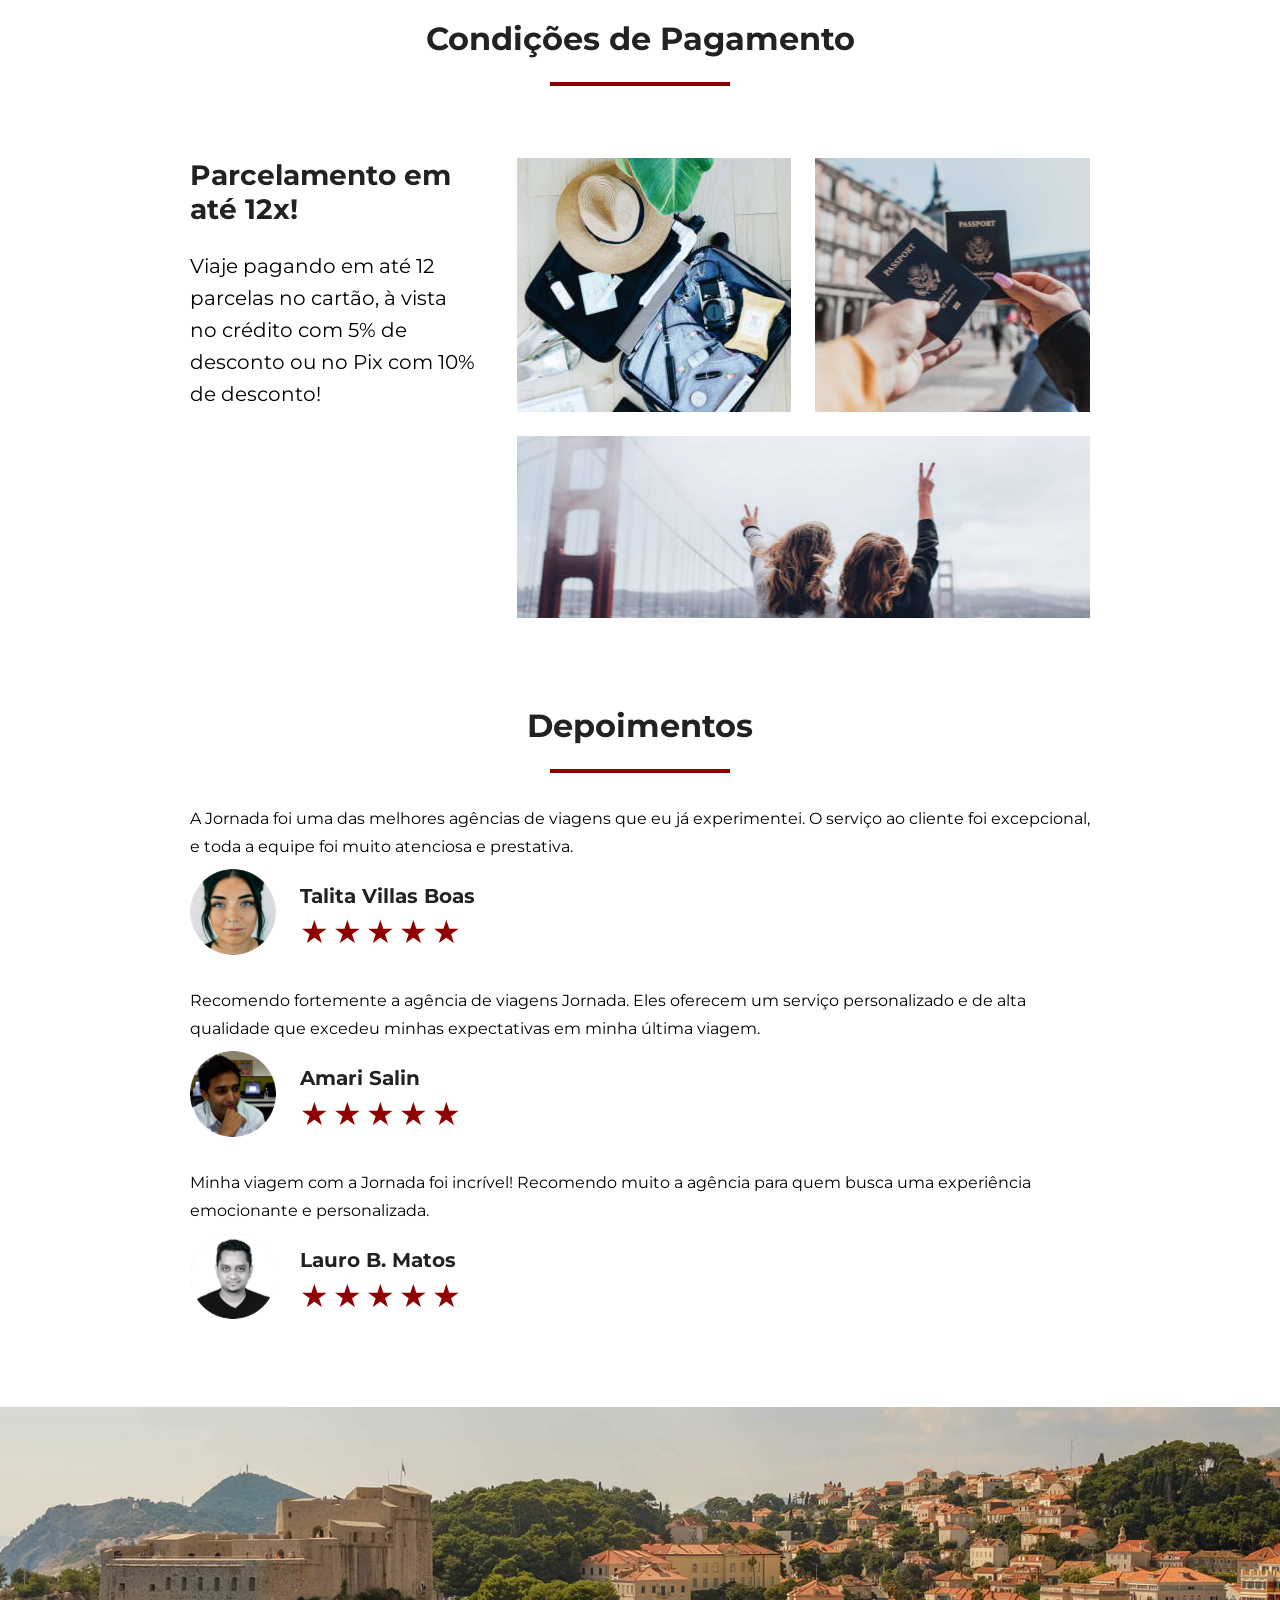
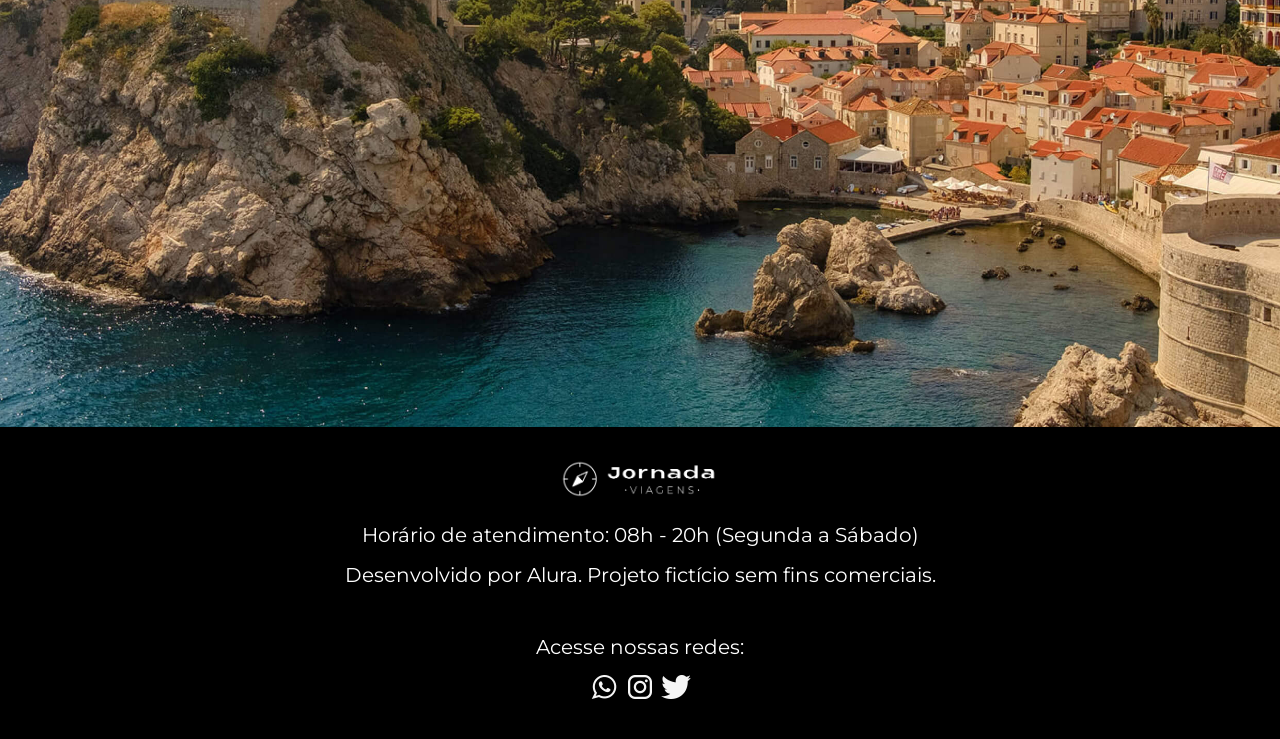
==== commit 5dee8d6d: "Adiciona melhorias de acessibilidade" ====
--- a/index.html
+++ b/index.html
@@ -49,6 +49,7 @@
         </nav>
       </div>
     </header>
+    <main>
     <section class="hero">
       <div class="hero-image"></div>
       <h2 class="hero-title">
@@ -155,7 +156,7 @@
         <article class="item tokyo">
           <div class="item-image tokyo"></div>
           <header>
-            <h4 class="content-title">Tokyo</h4>
+            <h3 class="content-title">Tokyo</h3>
           </header>
           <p class="content-text">
             Tóquio é uma cidade vibrante e cosmopolita, com seus templos
@@ -175,7 +176,7 @@
         <article class="item osaka">
           <div class="item-image osaka"></div>
           <header>
-            <h4 class="content-title">Osaka</h4>
+            <h3 class="content-title">Osaka</h3>
           </header>
           <p class="content-text">
             Osaka é uma cidade agitada e moderna no Japão. A cidade é famosa por
@@ -222,7 +223,7 @@
           <footer>
             <img src="img/avatar-talita.png" alt="imagem de perfil da cliente Talita Villas Boas">
             <div class="profile-content">
-              <h4>Talita Villas Boas</h4>
+              <h3>Talita Villas Boas</h3>
               <div class="rating">
                 <span class="star">★</span>
                 <span class="star">★</span>
@@ -240,7 +241,7 @@
           <footer>
             <img src="img/avatar-amari.png" alt="imagem de perfil do cliente Amari Salin">
             <div class="profile-content">
-              <h4>Amari Salin</h4>
+              <h3>Amari Salin</h3>
               <div class="rating">
                 <span class="star">★</span>
                 <span class="star">★</span>
@@ -257,7 +258,7 @@
           <footer>
             <img src="img/avatar-lauro.png" alt="imagem de perfil do cliente Lauro B. Matos">
             <div class="profile-content">
-              <h4>Lauro B. Matos</h4>
+              <h3>Lauro B. Matos</h3>
               <div class="rating">
                 <span class="star">★</span>
                 <span class="star">★</span>
@@ -269,5 +270,28 @@
         </article>
       </div>
     </section>
+    <section class="hero">
+      <div class="hero-image-footer"></div>
+    </section>
+    </main>
+    <footer class="main-footer">
+      <div class="footer-content">
+        <img src="img/logo-jornada-footer-branca.png" alt="Logo Jornada Viagens do Rodape" class="logo-jornada-footer">
+        <p>Horário de atendimento: 08h - 20h (Segunda a Sábado)</p>
+        <p>Desenvolvido por Alura. Projeto fictício sem fins comerciais.</p>
+      </div>
+      <div class="social-media">
+        <p>Acesse nossas redes:</p>
+        <a href="#" title="Entre em contato pelo whatsapp do Jornada Viagens" class="logo-rede-social">
+          <img src="img/icon-whatsapp.png" alt="icone do logo do whatsapp">
+        </a>
+        <a href="#" title="Acesse o Instagram do Jornada Viagens" class="logo-rede-social">
+          <img src="img/icon-instragam.png" alt="icone do logo do instagram">
+        </a>
+        <a href="#" title="Acesse o Twiter do Jornada Viagens" class="logo-rede-social">
+          <img src="img/icon-twiter.png" alt="icone do logo do twiter">
+        </a>
+      </div>
+    </footer>
   </body>
 </html>
--- a/css/style.css
+++ b/css/style.css
@@ -5,4 +5,5 @@
 @import url(categories.css);
 @import url(destinations.css);
 @import url(payments.css);
-@import url(testimonials.css);+@import url(testimonials.css);
+@import url(footer.css);
